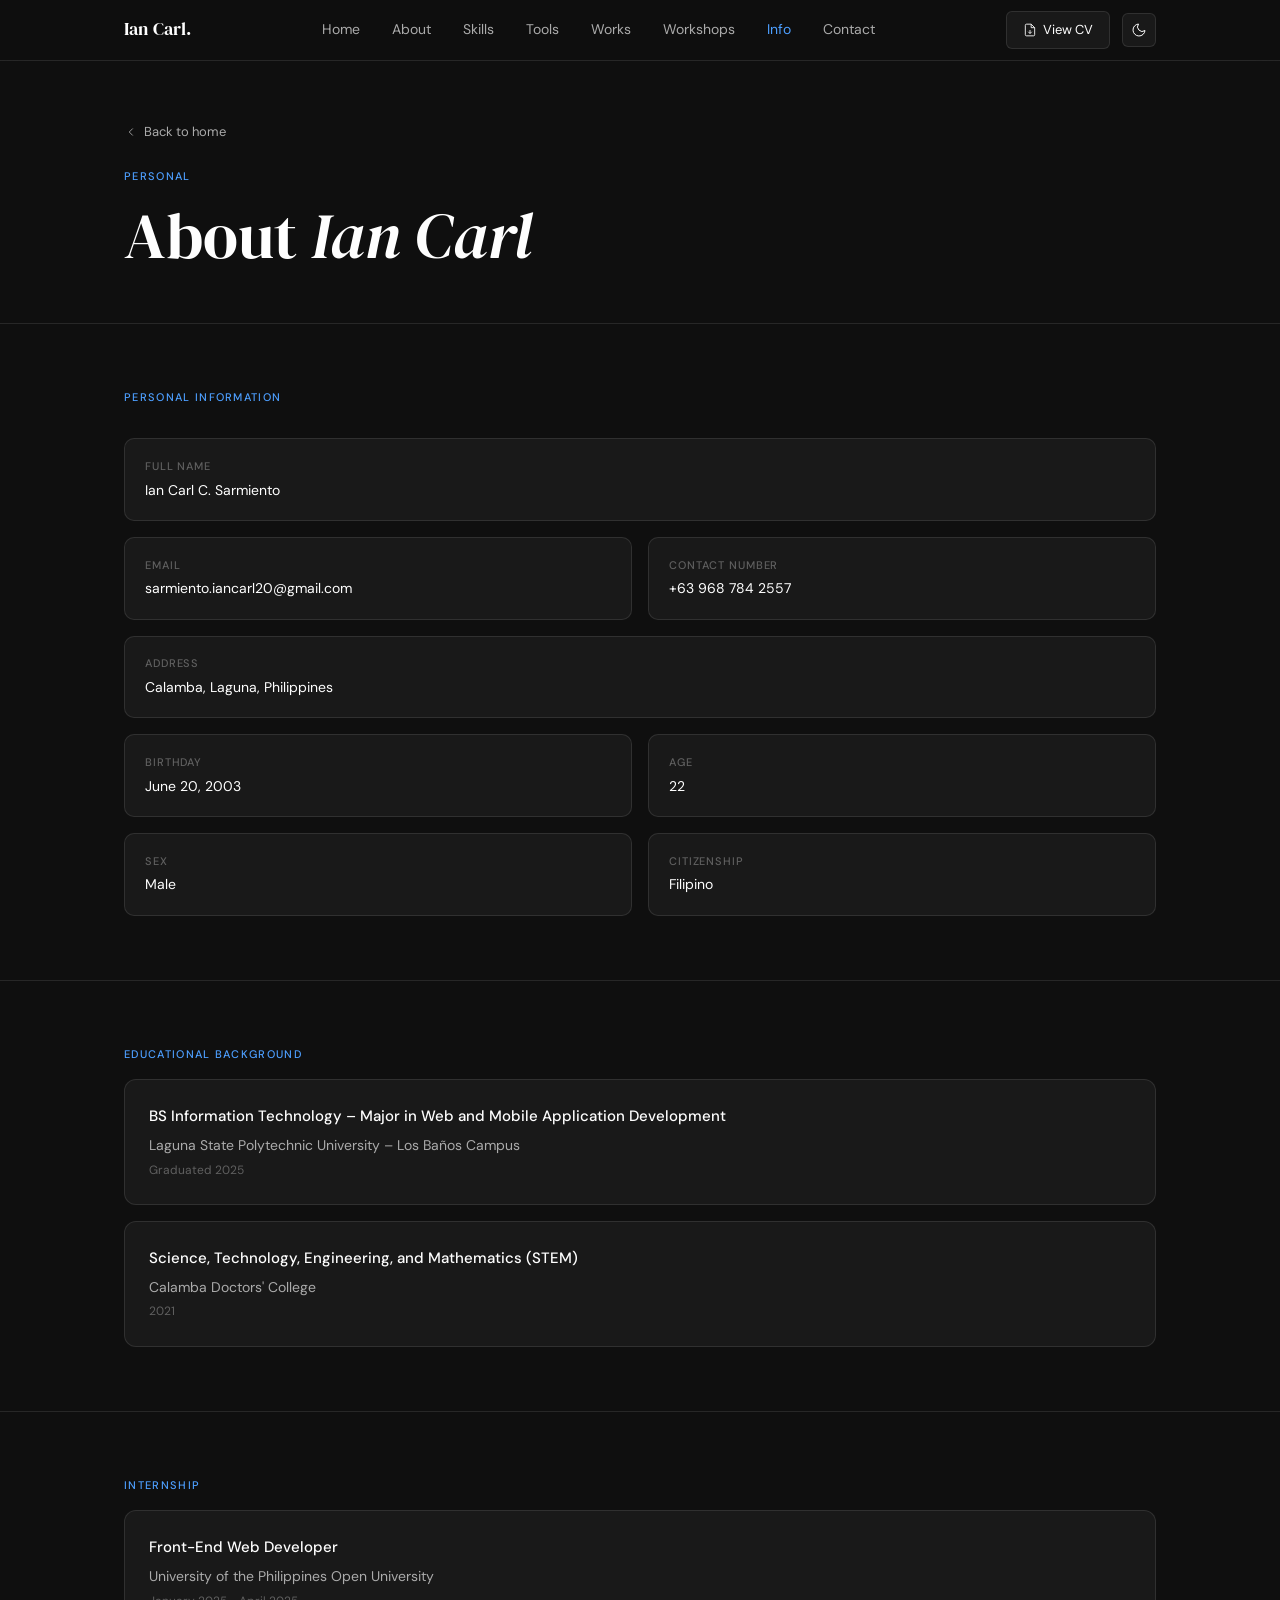
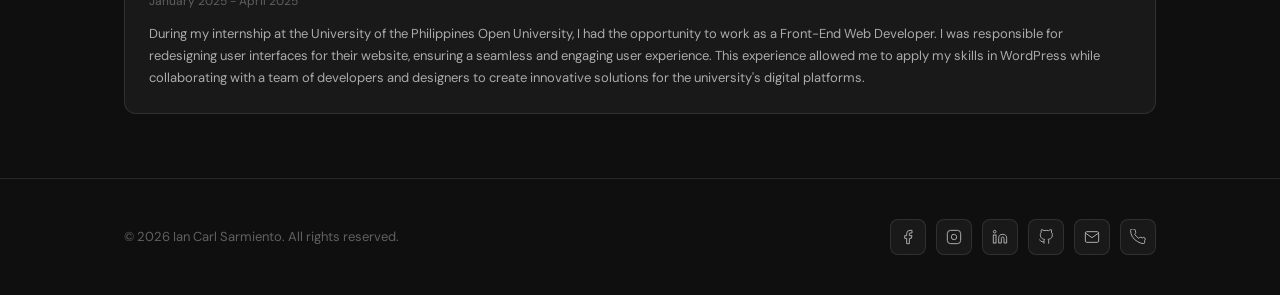
==== info.html @ 0dffdc96 "Updated Portfolio" ====
<!DOCTYPE html>
<html lang="en" data-theme="dark">
<head>
  <meta charset="UTF-8" />
  <meta name="viewport" content="width=device-width, initial-scale=1.0" />
  <title>Info — Ian Carl Sarmiento</title>
  <link rel="preconnect" href="https://fonts.googleapis.com" />
  <link rel="preconnect" href="https://fonts.gstatic.com" crossorigin />
  <link href="https://fonts.googleapis.com/css2?family=DM+Sans:ital,opsz,wght@0,9..40,300;0,9..40,400;0,9..40,500;1,9..40,300&family=DM+Serif+Display:ital@0;1&display=swap" rel="stylesheet" />
  <link rel="stylesheet" href="styles.css" />
</head>
<body>

  <!-- ========== NAV ========== -->
  <nav>
    <div class="nav-inner">
      <a href="index.html" class="nav-logo">Ian Carl.</a>
      <ul class="nav-links">
        <li><a href="index.html">Home</a></li>
        <li><a href="index.html#about">About</a></li>
        <li><a href="index.html#skills">Skills</a></li>
        <li><a href="index.html#tools">Tools</a></li>
        <li><a href="works.html">Works</a></li>
        <li><a href="index.html#workshops">Workshops</a></li>
        <li><a href="info.html" class="active">Info</a></li>
        <li><a href="index.html#contact">Contact</a></li>
      </ul>
      <div class="nav-right">
        <a class="btn-cv" href="assets/Sarmiento_Ian_Carl_-_CV.pdf" target="_blank" rel="noopener">
          <svg viewBox="0 0 24 24" stroke-width="1.5"><path d="M14 2H6a2 2 0 00-2 2v16a2 2 0 002 2h12a2 2 0 002-2V8z"/><polyline points="14 2 14 8 20 8"/><line x1="12" y1="12" x2="12" y2="18"/><polyline points="9 15 12 18 15 15"/></svg>
          View CV
        </a>
        <button class="theme-toggle" id="themeToggle" aria-label="Toggle theme">
          <svg id="iconSun" viewBox="0 0 24 24" style="display:none"><circle cx="12" cy="12" r="5"/><line x1="12" y1="1" x2="12" y2="3"/><line x1="12" y1="21" x2="12" y2="23"/><line x1="4.22" y1="4.22" x2="5.64" y2="5.64"/><line x1="18.36" y1="18.36" x2="19.78" y2="19.78"/><line x1="1" y1="12" x2="3" y2="12"/><line x1="21" y1="12" x2="23" y2="12"/><line x1="4.22" y1="19.78" x2="5.64" y2="18.36"/><line x1="18.36" y1="5.64" x2="19.78" y2="4.22"/></svg>
          <svg id="iconMoon" viewBox="0 0 24 24"><path d="M21 12.79A9 9 0 1111.21 3 7 7 0 0021 12.79z"/></svg>
        </button>
      </div>
    </div>
  </nav>

  <!-- ========== PAGE HEADER ========== -->
  <header class="info-header">
    <div class="container">
      <div class="fade-up">
        <a href="index.html" class="back-link">
          <svg viewBox="0 0 24 24" stroke-width="1.5"><polyline points="15 18 9 12 15 6"/></svg>
          Back to home
        </a>
        <p class="section-label" style="margin-top:1.25rem;">Personal</p>
        <h1 class="serif" style="margin-top:0.5rem;">About <em>Ian Carl</em></h1>
      </div>
    </div>
  </header>

  <!-- ========== PERSONAL INFO ========== -->
  <section class="info-section">
    <div class="container">
      <div class="fade-up">
        <p class="section-label">Personal Information</p>
      </div>
      <div class="info-grid fade-up" style="transition-delay:0.05s">

        <div class="info-row full">
          <span class="info-key">Full Name</span>
          <span class="info-val">Ian Carl C. Sarmiento</span>
        </div>

        <div class="info-row">
          <span class="info-key">Email</span>
          <span class="info-val">sarmiento.iancarl20@gmail.com</span>
        </div>

        <div class="info-row">
          <span class="info-key">Contact Number</span>
          <span class="info-val">+63 968 784 2557</span>
        </div>

        <div class="info-row full">
          <span class="info-key">Address</span>
          <span class="info-val">Calamba, Laguna, Philippines</span>
        </div>

        <div class="info-row">
          <span class="info-key">Birthday</span>
          <span class="info-val">June 20, 2003</span>
        </div>

        <div class="info-row">
          <span class="info-key">Age</span>
          <span class="info-val">22</span>
        </div>

        <div class="info-row">
          <span class="info-key">Sex</span>
          <span class="info-val">Male</span>
        </div>

        <div class="info-row">
          <span class="info-key">Citizenship</span>
          <span class="info-val">Filipino</span>
        </div>

      </div>
    </div>
  </section>

  <hr class="divider" />

  <!-- ========== EDUCATIONAL BACKGROUND ========== -->
  <section class="info-section">
    <div class="container">
      <div class="fade-up">
        <p class="section-label">Educational Background</p>
      </div>

      <div class="info-edu-card fade-up" style="transition-delay:0.05s">
        <div class="info-edu-degree">BS Information Technology – Major in Web and Mobile Application Development</div>
        <div class="info-edu-school">Laguna State Polytechnic University – Los Baños Campus</div>
        <div class="info-edu-year">Graduated 2025</div>
      </div>

      <div class="info-edu-card fade-up" style="transition-delay:0.10s">
        <div class="info-edu-degree">Science, Technology, Engineering, and Mathematics (STEM)</div>
        <div class="info-edu-school">Calamba Doctors' College</div>
        <div class="info-edu-year">2021</div>
      </div>
    </div>
  </section>

  <hr class="divider" />

  <!-- ========== INTERNSHIP ========== -->
  <section class="info-section">
    <div class="container">
      <div class="fade-up">
        <p class="section-label">Internship</p>
      </div>

      <div class="info-edu-card fade-up" style="transition-delay:0.05s">
        <div class="info-edu-degree">Front-End Web Developer</div>
        <div class="info-edu-school">University of the Philippines Open University</div>
        <div class="info-edu-year">January 2025 - April 2025</div>
        <p style="font-size:13px; color:var(--text-2); margin-top:0.75rem; line-height:1.7;">
            During my internship at the University of the Philippines Open University, I had the opportunity to work as a Front-End Web Developer. I was responsible for redesigning user interfaces for their website, ensuring a seamless and engaging user experience. This experience allowed me to apply my skills in WordPress while collaborating with a team of developers and designers to create innovative solutions for the university's digital platforms.
        </p>
      </div>

    </div>
  </section>

  <!-- ========== FOOTER ========== -->
  <footer>
    <div class="footer-inner">
      <span class="footer-copy">© 2026 Ian Carl Sarmiento. All rights reserved.</span>
      <div class="footer-socials">
        <a class="social-link" href="https://www.facebook.com/icsrmnt" target="_blank" rel="noopener" aria-label="Facebook">
          <svg viewBox="0 0 24 24"><path d="M18 2h-3a5 5 0 00-5 5v3H7v4h3v8h4v-8h3l1-4h-4V7a1 1 0 011-1h3z"/></svg>
        </a>
        <a class="social-link" href="https://www.instagram.com/srmiento_/" target="_blank" rel="noopener" aria-label="Instagram">
          <svg viewBox="0 0 24 24"><rect x="2" y="2" width="20" height="20" rx="5"/><path d="M16 11.37A4 4 0 1112.63 8 4 4 0 0116 11.37z"/><line x1="17.5" y1="6.5" x2="17.51" y2="6.5"/></svg>
        </a>
        <a class="social-link" href="https://www.linkedin.com/in/ian-carl-sarmiento-1b087b373/" target="_blank" rel="noopener" aria-label="LinkedIn">
          <svg viewBox="0 0 24 24"><path d="M16 8a6 6 0 016 6v7h-4v-7a2 2 0 00-2-2 2 2 0 00-2 2v7h-4v-7a6 6 0 016-6z"/><rect x="2" y="9" width="4" height="12"/><circle cx="4" cy="4" r="2"/></svg>
        </a>
        <a class="social-link" href="https://github.com/sarmientoiancarl" target="_blank" rel="noopener" aria-label="GitHub">
          <svg viewBox="0 0 24 24"><path d="M9 19c-5 1.5-5-2.5-7-3m14 6v-3.87a3.37 3.37 0 00-.94-2.61c3.14-.35 6.44-1.54 6.44-7A5.44 5.44 0 0020 4.77 5.07 5.07 0 0019.91 1S18.73.65 16 2.48a13.38 13.38 0 00-7 0C6.27.65 5.09 1 5.09 1A5.07 5.07 0 005 4.77a5.44 5.44 0 00-1.5 3.78c0 5.42 3.3 6.61 6.44 7A3.37 3.37 0 009 18.13V22"/></svg>
        </a>
        <a class="social-link" href="mailto:sarmiento.iancarl20@gmail.com" aria-label="Email">
          <svg viewBox="0 0 24 24"><path d="M4 4h16c1.1 0 2 .9 2 2v12c0 1.1-.9 2-2 2H4c-1.1 0-2-.9-2-2V6c0-1.1.9-2 2-2z"/><polyline points="22,6 12,13 2,6"/></svg>
        </a>
        <a class="social-link" href="tel:+639687842557" aria-label="Phone">
          <svg viewBox="0 0 24 24"><path d="M22 16.92v3a2 2 0 01-2.18 2 19.79 19.79 0 01-8.63-3.07A19.5 19.5 0 013.07 10.8 19.79 19.79 0 01.84 2.18 2 2 0 012.83 0h3a2 2 0 012 1.72c.127.96.361 1.903.7 2.81a2 2 0 01-.45 2.11L7.09 7.91a16 16 0 006 6l.91-.91a2 2 0 012.11-.45c.907.339 1.85.573 2.81.7A2 2 0 0122 16.92z"/></svg>
        </a>
      </div>
    </div>
  </footer>

  <script src="scripts.js"></script>
</body>
</html>
---- styles.css ----
/* ===================== TOKENS ===================== */
:root {
  --bg:           #FEFEFE;
  --bg-2:         #F2F2F2;
  --bg-3:         #E8E8E8;
  --text:         #0F0F0F;
  --text-2:       #4A4A4A;
  --text-3:       #8A8A8A;
  --accent:       #2979FF;
  --accent-dim:   rgba(41,121,255,0.10);
  --accent-text:  #1A55CC;
  --border:       rgba(15,15,15,0.10);
  --btn-bg:       #0F0F0F;
  --btn-text:     #FEFEFE;
  --nav-bg:       rgba(254,254,254,0.80);
}
[data-theme="dark"] {
  --bg:           #0F0F0F;
  --bg-2:         #191919;
  --bg-3:         #232323;
  --text:         #FEFEFE;
  --text-2:       #ABABAB;
  --text-3:       #606060;
  --accent:       #4D9FFF;
  --accent-dim:   rgba(77,159,255,0.10);
  --accent-text:  #4D9FFF;
  --border:       rgba(254,254,254,0.10);
  --btn-bg:       #FEFEFE;
  --btn-text:     #0F0F0F;
  --nav-bg:       rgba(15,15,15,0.85);
}

/* ===================== RESET & BASE ===================== */
*, *::before, *::after { box-sizing: border-box; margin: 0; padding: 0; }
html { scroll-behavior: smooth; }
body {
  font-family: 'DM Sans', sans-serif;
  background: var(--bg);
  color: var(--text);
  transition: background 0.3s, color 0.3s;
  font-size: 16px;
  line-height: 1.7;
  overflow-x: hidden;
}
a { color: inherit; text-decoration: none; }
img { display: block; max-width: 100%; }
::selection { background: var(--accent-dim); color: var(--accent-text); }

/* ===================== SCROLLBAR ===================== */
::-webkit-scrollbar { width: 4px; }
::-webkit-scrollbar-track { background: var(--bg-2); }
::-webkit-scrollbar-thumb { background: var(--border); border-radius: 4px; }

/* ===================== TYPOGRAPHY ===================== */
.serif { font-family: 'DM Serif Display', serif; }
h1, h2, h3 { font-weight: 400; line-height: 1.2; }
h1 { font-size: clamp(2.4rem, 6vw, 4rem); }
h2 { font-size: clamp(1.6rem, 3.5vw, 2.4rem); }
h3 { font-size: 1.1rem; font-family: 'DM Sans', sans-serif; font-weight: 500; }

/* ===================== LAYOUT ===================== */
.container { max-width: 1080px; margin: 0 auto; padding: 0 1.5rem; }
section { padding: 6rem 0; }
.section-label {
  font-size: 11px;
  font-weight: 500;
  letter-spacing: 0.12em;
  text-transform: uppercase;
  color: var(--accent);
  margin-bottom: 0.75rem;
}
.divider { border: none; border-top: 0.5px solid var(--border); }

/* ===================== NAV ===================== */
nav {
  position: fixed; top: 0; left: 0; right: 0; z-index: 100;
  background: var(--nav-bg);
  backdrop-filter: blur(14px);
  -webkit-backdrop-filter: blur(14px);
  border-bottom: 0.5px solid var(--border);
  transition: background 0.3s;
}
.nav-inner {
  max-width: 1080px; margin: 0 auto; padding: 0 1.5rem;
  display: flex; align-items: center; justify-content: space-between;
  height: 60px;
}
.nav-logo {
  font-family: 'DM Serif Display', serif;
  font-size: 1.1rem;
  letter-spacing: 0.01em;
}
.nav-links {
  display: flex; gap: 2rem; list-style: none;
  font-size: 14px; color: var(--text-2);
}
.nav-links a { transition: color 0.2s; }
.nav-links a:hover { color: var(--text); }
.nav-links a.active { color: var(--accent); }
.nav-right { display: flex; align-items: center; gap: 12px; }
.btn-cv {
  display: inline-flex; align-items: center; gap: 6px;
  padding: 7px 16px;
  border: 0.5px solid var(--border);
  border-radius: 6px;
  font-size: 13px;
  color: var(--text);
  background: var(--bg-2);
  transition: background 0.2s, border-color 0.2s;
  cursor: pointer;
}
.btn-cv:hover { background: var(--bg-3); border-color: var(--accent); }
.btn-cv svg { width: 14px; height: 14px; stroke: currentColor; fill: none; }
.theme-toggle {
  width: 34px; height: 34px; border-radius: 6px;
  border: 0.5px solid var(--border);
  background: var(--bg-2);
  display: flex; align-items: center; justify-content: center;
  cursor: pointer; transition: background 0.2s;
  color: var(--text);
}
.theme-toggle:hover { background: var(--bg-3); }
.theme-toggle svg { width: 16px; height: 16px; stroke: currentColor; fill: none; stroke-width: 1.5; }

/* ===================== HERO (index) ===================== */
#hero {
  min-height: 100svh;
  display: flex; align-items: center;
  padding-top: 80px;
}
.hero-inner {
  display: grid;
  grid-template-columns: 1fr auto;
  gap: 4rem;
  align-items: center;
  width: 100%;
}
.hero-tag {
  display: inline-flex; align-items: center; gap: 8px;
  padding: 5px 14px;
  border: 0.5px solid var(--accent-dim);
  background: var(--accent-dim);
  border-radius: 99px;
  font-size: 12px;
  color: var(--accent-text);
  margin-bottom: 1.5rem;
}
.hero-tag-dot {
  width: 6px; height: 6px; border-radius: 50%;
  background: var(--accent);
  animation: pulse 2s ease-in-out infinite;
}
@keyframes pulse {
  0%, 100% { opacity: 1; transform: scale(1); }
  50% { opacity: 0.5; transform: scale(0.8); }
}
.hero-title { margin-bottom: 1.25rem; color: var(--text); }
.hero-title em { font-style: italic; color: var(--text-2); }
.hero-sub { font-size: 1rem; color: var(--text-2); max-width: 480px; margin-bottom: 2.5rem; line-height: 1.75; }
.hero-cta {
  display: inline-flex; align-items: center; gap: 10px;
  padding: 13px 28px;
  background: var(--btn-bg);
  color: var(--btn-text);
  border-radius: 8px;
  font-size: 14px; font-weight: 500;
  border: 0.5px solid transparent;
  transition: opacity 0.2s, transform 0.2s;
  cursor: pointer;
}
.hero-cta:hover { opacity: 0.88; transform: translateY(-1px); }
.hero-cta svg { width: 16px; height: 16px; stroke: currentColor; fill: none; }
.hero-photo-wrap {
  width: 260px; height: 300px;
  border-radius: 12px;
  border: 0.5px solid var(--border);
  overflow: hidden;
  background: var(--bg-2);
  flex-shrink: 0;
  display: flex; align-items: center; justify-content: center;
}
.hero-photo-placeholder {
  display: flex; flex-direction: column; align-items: center; gap: 8px;
  color: var(--text-3); font-size: 13px; text-align: center; padding: 1rem;
}
.hero-photo-placeholder svg { width: 36px; height: 36px; stroke: var(--text-3); fill: none; opacity: 0.5; }
.hero-photo-wrap img { width: 100%; height: 100%; object-fit: cover; }

/* ===================== ABOUT ===================== */
#about .about-grid {
  display: grid; grid-template-columns: 1fr 1fr; gap: 4rem; align-items: start;
}
.about-text { color: var(--text-2); line-height: 1.8; }
.about-text p + p { margin-top: 1rem; }
.about-stats { display: grid; grid-template-columns: 1fr 1fr; gap: 1rem; }
.stat-card {
  padding: 1.25rem;
  background: var(--bg-2);
  border-radius: 10px;
  border: 0.5px solid var(--border);
}
.stat-number { font-family: 'DM Serif Display', serif; font-size: 2rem; color: var(--text); }
.stat-label { font-size: 12px; color: var(--text-3); margin-top: 2px; }

/* ===================== SKILLS ===================== */
#skills { background: var(--bg-2); }
.skills-grid { display: grid; grid-template-columns: repeat(auto-fit, minmax(220px, 1fr)); gap: 1rem; margin-top: 3rem; }
.skill-card {
  padding: 1.5rem;
  background: var(--bg);
  border-radius: 10px;
  border: 0.5px solid var(--border);
  transition: border-color 0.2s, transform 0.2s;
}
.skill-card:hover { border-color: var(--accent); transform: translateY(-2px); }
.skill-icon {
  width: 36px; height: 36px; border-radius: 8px;
  background: var(--accent-dim);
  display: flex; align-items: center; justify-content: center;
  margin-bottom: 1rem;
}
.skill-icon svg { width: 18px; height: 18px; stroke: var(--accent); fill: none; stroke-width: 1.5; }
.skill-title { font-weight: 500; font-size: 14px; margin-bottom: 0.5rem; }
.skill-desc { font-size: 13px; color: var(--text-2); line-height: 1.6; }
.skills-more {
  display: inline-flex; align-items: center; gap: 6px;
  margin-top: 2rem;
  font-size: 13px;
  color: var(--accent-text);
  border-bottom: 0.5px solid var(--accent-dim);
  padding-bottom: 2px;
  transition: border-color 0.2s;
  cursor: pointer;
}
.skills-more:hover { border-color: var(--accent); }

/* ===================== TOOLS ===================== */
#tools .tools-header { display: flex; justify-content: space-between; align-items: flex-end; flex-wrap: wrap; gap: 1rem; }
.tools-grid { display: flex; flex-wrap: wrap; gap: 10px; margin-top: 2.5rem; }
.tool-pill {
  display: inline-flex; align-items: center; gap: 8px;
  padding: 8px 16px;
  border-radius: 99px;
  border: 0.5px solid var(--border);
  background: var(--bg-2);
  font-size: 13px; color: var(--text-2);
  transition: border-color 0.2s, color 0.2s, background 0.2s;
}
.tool-pill:hover { border-color: var(--accent); color: var(--text); background: var(--accent-dim); }
.tool-dot { width: 6px; height: 6px; border-radius: 50%; background: var(--accent); opacity: 0.6; }

/* ===================== WORKS (index carousel) ===================== */
#works { background: var(--bg-2); }
.works-header { display: flex; justify-content: space-between; align-items: flex-end; flex-wrap: wrap; gap: 1rem; margin-bottom: 3rem; }
.works-header a { font-size: 13px; color: var(--accent-text); display: inline-flex; align-items: center; gap: 4px; }
.carousel-wrap { position: relative; }
.carousel {
  display: flex; gap: 1.25rem;
  overflow-x: auto; scroll-snap-type: x mandatory;
  padding-bottom: 1rem;
  scrollbar-width: none;
}
.carousel::-webkit-scrollbar { display: none; }
.work-card {
  min-width: 280px; max-width: 300px;
  scroll-snap-align: start;
  border-radius: 12px;
  border: 0.5px solid var(--border);
  background: var(--bg);
  overflow: hidden;
  flex-shrink: 0;
  transition: border-color 0.2s, transform 0.2s;
}
.work-card:hover { border-color: var(--accent); transform: translateY(-3px); }
.work-thumb {
  height: 170px; background: var(--bg-3);
  display: flex; align-items: center; justify-content: center;
}
.work-thumb-label { font-size: 12px; color: var(--text-3); }
.work-thumb img { width: 100%; height: 100%; object-fit: cover; }
.work-body { padding: 1.25rem; }
.work-type { font-size: 11px; color: var(--accent-text); font-weight: 500; letter-spacing: 0.08em; text-transform: uppercase; margin-bottom: 6px; }
.work-title { font-weight: 500; font-size: 15px; margin-bottom: 6px; }
.work-desc { font-size: 13px; color: var(--text-2); line-height: 1.6; margin-bottom: 1rem; }
.work-link {
  font-size: 12px; color: var(--accent-text);
  display: inline-flex; align-items: center; gap: 4px;
  border-bottom: 0.5px solid var(--accent-dim);
  padding-bottom: 1px;
}
.carousel-nav { display: flex; gap: 8px; margin-top: 1.5rem; }
.carousel-btn {
  width: 36px; height: 36px; border-radius: 8px;
  border: 0.5px solid var(--border);
  background: var(--bg);
  display: flex; align-items: center; justify-content: center;
  cursor: pointer; color: var(--text-2);
  transition: background 0.2s, border-color 0.2s, color 0.2s;
}
.carousel-btn:hover { background: var(--bg-3); border-color: var(--accent); color: var(--text); }
.carousel-btn svg { width: 16px; height: 16px; stroke: currentColor; fill: none; }

/* ===================== CONTACT ===================== */
#contact { text-align: center; }
.contact-inner { max-width: 560px; margin: 0 auto; }
.contact-desc { color: var(--text-2); margin-top: 1rem; margin-bottom: 2.5rem; font-size: 15px; }
.contact-email {
  display: inline-flex; align-items: center; gap: 10px;
  padding: 14px 32px;
  background: var(--btn-bg);
  color: var(--btn-text);
  border-radius: 8px;
  font-size: 15px; font-weight: 500;
  transition: opacity 0.2s, transform 0.2s;
}
.contact-email:hover { opacity: 0.85; transform: translateY(-1px); }
.contact-email svg { width: 18px; height: 18px; stroke: currentColor; fill: none; }
.contact-phone { margin-top: 1rem; font-size: 13px; color: var(--text-3); }

/* ===================== FOOTER ===================== */
footer { border-top: 0.5px solid var(--border); padding: 2.5rem 0; }
.footer-inner {
  max-width: 1080px; margin: 0 auto; padding: 0 1.5rem;
  display: flex; align-items: center; justify-content: space-between;
  flex-wrap: wrap; gap: 1.5rem;
}
.footer-copy { font-size: 13px; color: var(--text-3); }
.footer-socials { display: flex; gap: 10px; }
.social-link {
  width: 36px; height: 36px;
  border: 0.5px solid var(--border);
  border-radius: 8px;
  background: var(--bg-2);
  display: flex; align-items: center; justify-content: center;
  color: var(--text-2);
  transition: background 0.2s, border-color 0.2s, color 0.2s;
}
.social-link:hover { background: var(--accent-dim); border-color: var(--accent); color: var(--accent-text); }
.social-link svg { width: 16px; height: 16px; stroke: currentColor; fill: none; stroke-width: 1.5; }

/* ===================== WORKS PAGE ===================== */
.page-header {
  padding-top: 120px;
  padding-bottom: 4rem;
  border-bottom: 0.5px solid var(--border);
}
.page-header-inner {
  display: flex; justify-content: space-between; align-items: flex-end;
  flex-wrap: wrap; gap: 1.5rem;
}
.page-header h1 { margin-top: 0.5rem; }
.page-header h1 em { font-style: italic; color: var(--text-2); }
.page-header-desc { font-size: 15px; color: var(--text-2); max-width: 420px; line-height: 1.75; }
.back-link {
  display: inline-flex; align-items: center; gap: 6px;
  font-size: 13px; color: var(--text-2);
  transition: color 0.2s;
}
.back-link:hover { color: var(--accent-text); }
.back-link svg { width: 14px; height: 14px; stroke: currentColor; fill: none; }

/* Filter bar */
.filter-bar {
  display: flex; gap: 8px; flex-wrap: wrap;
  padding: 2rem 0 0;
}
.filter-btn {
  padding: 6px 16px;
  border-radius: 99px;
  border: 0.5px solid var(--border);
  background: transparent;
  font-size: 13px; color: var(--text-2);
  cursor: pointer;
  font-family: 'DM Sans', sans-serif;
  transition: all 0.2s;
}
.filter-btn:hover { border-color: var(--accent); color: var(--text); }
.filter-btn.active {
  background: var(--accent-dim);
  border-color: var(--accent);
  color: var(--accent-text);
}

/* Works grid */
.works-section { padding: 3rem 0 6rem; }
.works-grid {
  display: grid;
  grid-template-columns: repeat(3, 1fr);
  gap: 1.25rem;
}
.grid-card {
  border-radius: 12px;
  border: 0.5px solid var(--border);
  background: var(--bg-2);
  overflow: hidden;
  transition: border-color 0.2s, transform 0.2s;
  cursor: pointer;
}
.grid-card:hover { border-color: var(--accent); transform: translateY(-3px); }
.grid-card.featured {
  grid-column: span 2;
}
.grid-thumb {
  width: 100%; background: var(--bg-3);
  display: flex; align-items: center; justify-content: center;
  position: relative; overflow: hidden;
}
.grid-thumb.tall { height: 240px; }
.grid-thumb.short { height: 180px; }
.grid-thumb img { width: 100%; height: 100%; object-fit: cover; }
.grid-thumb-placeholder {
  display: flex; flex-direction: column; align-items: center; gap: 8px;
  color: var(--text-3); font-size: 12px;
}
.grid-thumb-placeholder svg { width: 28px; height: 28px; stroke: var(--text-3); fill: none; opacity: 0.4; }
.grid-body { padding: 1.25rem; }
.grid-type { font-size: 11px; color: var(--accent-text); font-weight: 500; letter-spacing: 0.08em; text-transform: uppercase; margin-bottom: 6px; }
.grid-title { font-weight: 500; font-size: 15px; margin-bottom: 6px; color: var(--text); }
.grid-desc { font-size: 13px; color: var(--text-2); line-height: 1.6; margin-bottom: 1rem; }
.grid-tags { display: flex; flex-wrap: wrap; gap: 6px; margin-bottom: 1rem; }
.grid-tag {
  padding: 3px 10px; border-radius: 99px;
  background: var(--accent-dim);
  color: var(--accent-text);
  font-size: 11px; font-weight: 500;
}
.grid-footer { display: flex; justify-content: space-between; align-items: center; }
.grid-tools { font-size: 11px; color: var(--text-3); }
.grid-link {
  font-size: 12px; color: var(--accent-text);
  display: inline-flex; align-items: center; gap: 4px;
  border-bottom: 0.5px solid var(--accent-dim);
  padding-bottom: 1px;
  transition: border-color 0.2s;
}
.grid-link:hover { border-color: var(--accent); }

/* Empty state */
.empty-state {
  grid-column: 1 / -1;
  text-align: center;
  padding: 4rem 0;
  color: var(--text-3);
  font-size: 14px;
}

/* ===================== ANIMATIONS ===================== */
.fade-up {
  opacity: 0; transform: translateY(24px);
  transition: opacity 0.6s ease, transform 0.6s ease;
}
.fade-up.visible { opacity: 1; transform: translateY(0); }

/* ===================== RESPONSIVE ===================== */
@media (max-width: 900px) {
  .works-grid { grid-template-columns: repeat(2, 1fr); }
  .grid-card.featured { grid-column: span 2; }
}
@media (max-width: 768px) {
  .hero-inner { grid-template-columns: 1fr; }
  .hero-photo-wrap { width: 100%; height: 240px; }
  #about .about-grid { grid-template-columns: 1fr; gap: 2.5rem; }
  .nav-links { display: none; }
  .works-grid { grid-template-columns: 1fr; }
  .grid-card.featured { grid-column: span 1; }
  .page-header-inner { flex-direction: column; align-items: flex-start; }
}
/* ===================== WORKSHOPS ===================== */
.workshops-header { margin-bottom: 3rem; }
.workshops-grid {
  display: grid;
  grid-template-columns: repeat(auto-fit, minmax(260px, 1fr));
  gap: 1.25rem;
}
.workshop-card {
  display: flex; gap: 1.25rem;
  padding: 1.5rem;
  background: var(--bg-2);
  border-radius: 12px;
  border: 0.5px solid var(--border);
  transition: border-color 0.2s, transform 0.2s;
}
.workshop-card:hover { border-color: var(--accent); transform: translateY(-2px); }
.workshop-icon {
  width: 40px; height: 40px; flex-shrink: 0;
  border-radius: 10px;
  background: var(--accent-dim);
  display: flex; align-items: center; justify-content: center;
  margin-top: 2px;
}
.workshop-icon svg { width: 18px; height: 18px; stroke: var(--accent); fill: none; stroke-width: 1.5; }
.workshop-body { flex: 1; }
.workshop-org { font-size: 11px; color: var(--accent-text); font-weight: 500; letter-spacing: 0.08em; text-transform: uppercase; margin-bottom: 4px; }
.workshop-title { font-weight: 500; font-size: 14px; color: var(--text); margin-bottom: 6px; }
.workshop-desc { font-size: 13px; color: var(--text-2); line-height: 1.6; margin-bottom: 0.75rem; }
.workshop-meta { display: flex; align-items: center; justify-content: space-between; }
.workshop-badge {
  font-size: 11px; font-weight: 500;
  padding: 2px 10px; border-radius: 99px;
  background: var(--accent-dim);
  color: var(--accent-text);
}
.workshop-year { font-size: 11px; color: var(--text-3); }

/* ===================== MODAL ===================== */
.modal-overlay {
  display: none;
  position: fixed; inset: 0; z-index: 200;
  background: rgba(0,0,0,0.7);
  backdrop-filter: blur(4px);
  -webkit-backdrop-filter: blur(4px);
  align-items: center; justify-content: center;
  padding: 1.5rem;
}
.modal-overlay.active { display: flex; }
.modal-box {
  background: var(--bg);
  border: 0.5px solid var(--border);
  border-radius: 14px;
  width: 100%; max-width: 680px;
  max-height: 90vh;
  overflow-y: auto;
  padding: 2rem;
}
.modal-header {
  display: flex; justify-content: space-between; align-items: flex-start;
  margin-bottom: 1.5rem; gap: 1rem;
}
.modal-type { font-size: 11px; color: var(--accent-text); font-weight: 500; letter-spacing: 0.08em; text-transform: uppercase; margin-bottom: 4px; }
.modal-title { font-weight: 500; font-size: 18px; color: var(--text); }
.modal-close {
  width: 32px; height: 32px; border-radius: 8px;
  border: 0.5px solid var(--border);
  background: var(--bg-2);
  display: flex; align-items: center; justify-content: center;
  cursor: pointer; font-size: 18px; color: var(--text-2);
  flex-shrink: 0; line-height: 1;
  transition: background 0.2s, color 0.2s;
}
.modal-close:hover { background: var(--bg-3); color: var(--text); }
.modal-images {
  display: grid;
  grid-template-columns: repeat(3, 1fr);
  gap: 10px;
  margin-bottom: 1.5rem;
}
.modal-images .modal-img-wrap:first-child {
  grid-column: span 2;
}
.modal-img-wrap {
  border-radius: 8px;
  overflow: hidden;
  background: var(--bg-3);
  aspect-ratio: 4/3;
}
.modal-img-wrap img { width: 100%; height: 100%; object-fit: cover; }
.modal-img-placeholder {
  width: 100%; height: 100%;
  display: flex; flex-direction: column; align-items: center; justify-content: center;
  gap: 6px; color: var(--text-3); font-size: 11px;
}
.modal-img-placeholder svg { width: 22px; height: 22px; stroke: var(--text-3); fill: none; opacity: 0.4; }
.modal-desc { font-size: 14px; color: var(--text-2); line-height: 1.75; }
.open-modal {
  background: none; border: none; padding: 0;
  font-family: inherit; cursor: pointer;
}

/* ===================== INFO PAGE ===================== */
.info-header {
  padding-top: 120px;
  padding-bottom: 3rem;
  border-bottom: 0.5px solid var(--border);
}
.info-section { padding: 4rem 0; }
.info-section + .info-section { padding-top: 0; }
.info-grid {
  display: grid;
  grid-template-columns: 1fr 1fr;
  gap: 1rem;
  margin-top: 2rem;
}
.info-row {
  padding: 1.1rem 1.25rem;
  background: var(--bg-2);
  border-radius: 10px;
  border: 0.5px solid var(--border);
  display: flex; flex-direction: column; gap: 3px;
}
.info-row.full { grid-column: span 2; }
.info-key { font-size: 11px; color: var(--text-3); font-weight: 500; letter-spacing: 0.08em; text-transform: uppercase; }
.info-val { font-size: 14px; color: var(--text); font-weight: 400; }
.info-edu-card {
  padding: 1.5rem;
  background: var(--bg-2);
  border-radius: 12px;
  border: 0.5px solid var(--border);
  margin-top: 1rem;
}
.info-edu-degree { font-weight: 500; font-size: 15px; margin-bottom: 4px; }
.info-edu-school { font-size: 14px; color: var(--text-2); margin-bottom: 2px; }
.info-edu-year { font-size: 12px; color: var(--text-3); }

@media (max-width: 600px) {
  .info-grid { grid-template-columns: 1fr; }
  .info-row.full { grid-column: span 1; }
  .modal-images { grid-template-columns: repeat(2, 1fr); }
  .modal-images .modal-img-wrap:first-child { grid-column: span 2; }
}
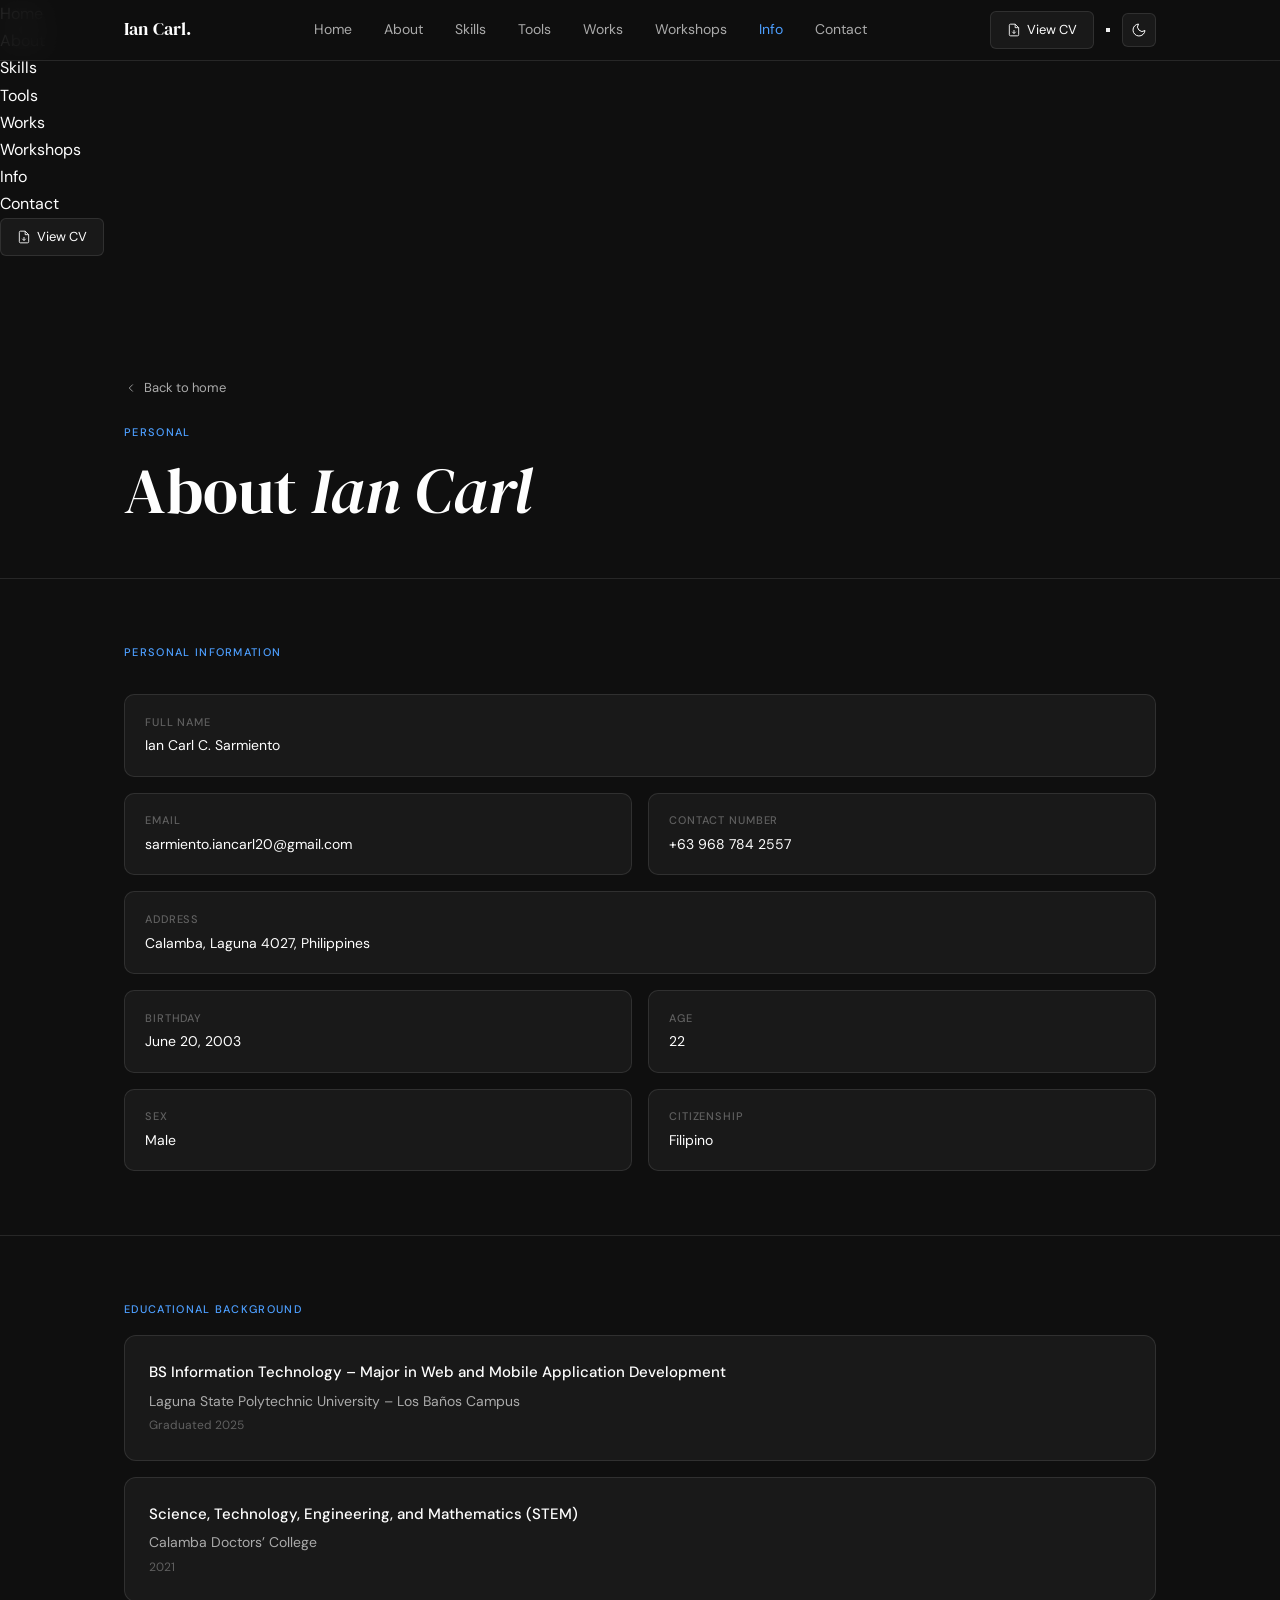
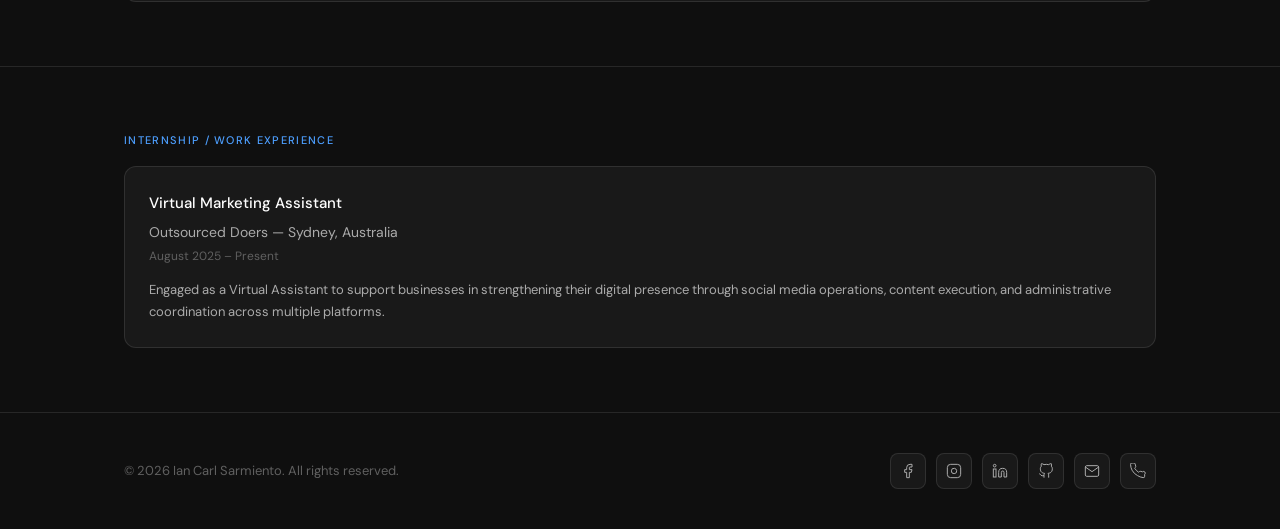
==== commit 63462c51: "Added birthday and age info, and added navicon" ====
--- a/info.html
+++ b/info.html
@@ -3,15 +3,23 @@
 <head>
   <meta charset="UTF-8" />
   <meta name="viewport" content="width=device-width, initial-scale=1.0" />
-  <title>Info — Ian Carl Sarmiento</title>
+
+  <title>Info &mdash; Ian Carl Sarmiento</title>
+
   <link rel="preconnect" href="https://fonts.googleapis.com" />
   <link rel="preconnect" href="https://fonts.gstatic.com" crossorigin />
   <link href="https://fonts.googleapis.com/css2?family=DM+Sans:ital,opsz,wght@0,9..40,300;0,9..40,400;0,9..40,500;1,9..40,300&family=DM+Serif+Display:ital@0;1&display=swap" rel="stylesheet" />
+
+  <link rel="icon" type="image/svg+xml" href="data:image/svg+xml,
+  <svg xmlns='http://www.w3.org/2000/svg' viewBox='0 0 64 64'>
+    <path d='M6 16a4 4 0 0 1 4-4h14l6 6h24a4 4 0 0 1 4 4v22a4 4 0 0 1-4 4H10a4 4 0 0 1-4-4V16z' fill='%232d2d2d'/>
+  </svg>">
+
   <link rel="stylesheet" href="styles.css" />
 </head>
 <body>
 
-  <!-- ========== NAV ========== -->
+  <!-- NAV -->
   <nav>
     <div class="nav-inner">
       <a href="index.html" class="nav-logo">Ian Carl.</a>
@@ -27,9 +35,11 @@
       </ul>
       <div class="nav-right">
         <a class="btn-cv" href="assets/Sarmiento_Ian_Carl_-_CV.pdf" target="_blank" rel="noopener">
-          <svg viewBox="0 0 24 24" stroke-width="1.5"><path d="M14 2H6a2 2 0 00-2 2v16a2 2 0 002 2h12a2 2 0 002-2V8z"/><polyline points="14 2 14 8 20 8"/><line x1="12" y1="12" x2="12" y2="18"/><polyline points="9 15 12 18 15 15"/></svg>
-          View CV
+          <svg viewBox="0 0 24 24" stroke-width="1.5"><path d="M14 2H6a2 2 0 00-2 2v16a2 2 0 002 2h12a2 2 0 002-2V8z"/><polyline points="14 2 14 8 20 8"/><line x1="12" y1="12" x2="12" y2="18"/><polyline points="9 15 12 18 15 15"/></svg> View CV
         </a>
+        <button class="burger" id="burger" aria-label="Toggle menu">
+          <span></span><span></span><span></span>
+        </button>
         <button class="theme-toggle" id="themeToggle" aria-label="Toggle theme">
           <svg id="iconSun" viewBox="0 0 24 24" style="display:none"><circle cx="12" cy="12" r="5"/><line x1="12" y1="1" x2="12" y2="3"/><line x1="12" y1="21" x2="12" y2="23"/><line x1="4.22" y1="4.22" x2="5.64" y2="5.64"/><line x1="18.36" y1="18.36" x2="19.78" y2="19.78"/><line x1="1" y1="12" x2="3" y2="12"/><line x1="21" y1="12" x2="23" y2="12"/><line x1="4.22" y1="19.78" x2="5.64" y2="18.36"/><line x1="18.36" y1="5.64" x2="19.78" y2="4.22"/></svg>
           <svg id="iconMoon" viewBox="0 0 24 24"><path d="M21 12.79A9 9 0 1111.21 3 7 7 0 0021 12.79z"/></svg>
@@ -38,7 +48,26 @@
     </div>
   </nav>
 
-  <!-- ========== PAGE HEADER ========== -->
+  <!-- MOBILE MENU -->
+  <div class="mobile-menu" id="mobileMenu">
+    <ul>
+      <li><a href="index.html">Home</a></li>
+      <li><a href="index.html#about">About</a></li>
+      <li><a href="index.html#skills">Skills</a></li>
+      <li><a href="index.html#tools">Tools</a></li>
+      <li><a href="works.html">Works</a></li>
+      <li><a href="index.html#workshops">Workshops</a></li>
+      <li><a href="info.html" class="active">Info</a></li>
+      <li><a href="index.html#contact">Contact</a></li>
+    </ul>
+    <div class="mobile-menu-bottom">
+      <a class="btn-cv" href="assets/Sarmiento_Ian_Carl_-_CV.pdf" target="_blank" rel="noopener">
+        <svg viewBox="0 0 24 24" stroke-width="1.5"><path d="M14 2H6a2 2 0 00-2 2v16a2 2 0 002 2h12a2 2 0 002-2V8z"/><polyline points="14 2 14 8 20 8"/><line x1="12" y1="12" x2="12" y2="18"/><polyline points="9 15 12 18 15 15"/></svg> View CV
+      </a>
+    </div>
+  </div>
+
+  <!-- PAGE HEADER -->
   <header class="info-header">
     <div class="container">
       <div class="fade-up">
@@ -52,76 +81,37 @@
     </div>
   </header>
 
-  <!-- ========== PERSONAL INFO ========== -->
+  <!-- PERSONAL INFO -->
   <section class="info-section">
     <div class="container">
-      <div class="fade-up">
-        <p class="section-label">Personal Information</p>
-      </div>
+      <div class="fade-up"><p class="section-label">Personal Information</p></div>
       <div class="info-grid fade-up" style="transition-delay:0.05s">
-
-        <div class="info-row full">
-          <span class="info-key">Full Name</span>
-          <span class="info-val">Ian Carl C. Sarmiento</span>
-        </div>
-
-        <div class="info-row">
-          <span class="info-key">Email</span>
-          <span class="info-val">sarmiento.iancarl20@gmail.com</span>
-        </div>
-
-        <div class="info-row">
-          <span class="info-key">Contact Number</span>
-          <span class="info-val">+63 968 784 2557</span>
-        </div>
-
-        <div class="info-row full">
-          <span class="info-key">Address</span>
-          <span class="info-val">Calamba, Laguna, Philippines</span>
-        </div>
-
-        <div class="info-row">
-          <span class="info-key">Birthday</span>
-          <span class="info-val">June 20, 2003</span>
-        </div>
-
-        <div class="info-row">
-          <span class="info-key">Age</span>
-          <span class="info-val">22</span>
-        </div>
-
-        <div class="info-row">
-          <span class="info-key">Sex</span>
-          <span class="info-val">Male</span>
-        </div>
-
-        <div class="info-row">
-          <span class="info-key">Citizenship</span>
-          <span class="info-val">Filipino</span>
-        </div>
-
+        <div class="info-row full"><span class="info-key">Full Name</span><span class="info-val">Ian Carl C. Sarmiento</span></div>
+        <div class="info-row"><span class="info-key">Email</span><span class="info-val">sarmiento.iancarl20@gmail.com</span></div>
+        <div class="info-row"><span class="info-key">Contact Number</span><span class="info-val">+63 968 784 2557</span></div>
+        <div class="info-row full"><span class="info-key">Address</span><span class="info-val">Calamba, Laguna 4027, Philippines</span></div>
+        <div class="info-row"><span class="info-key">Birthday</span><span class="info-val">June 20, 2003</span></div>
+        <div class="info-row"><span class="info-key">Age</span><span class="info-val">22</span></div>
+        <div class="info-row"><span class="info-key">Sex</span><span class="info-val">Male</span></div>
+        <div class="info-row"><span class="info-key">Citizenship</span><span class="info-val">Filipino</span></div>
       </div>
     </div>
   </section>
 
   <hr class="divider" />
 
-  <!-- ========== EDUCATIONAL BACKGROUND ========== -->
+  <!-- EDUCATION -->
   <section class="info-section">
     <div class="container">
-      <div class="fade-up">
-        <p class="section-label">Educational Background</p>
-      </div>
-
+      <div class="fade-up"><p class="section-label">Educational Background</p></div>
       <div class="info-edu-card fade-up" style="transition-delay:0.05s">
-        <div class="info-edu-degree">BS Information Technology – Major in Web and Mobile Application Development</div>
-        <div class="info-edu-school">Laguna State Polytechnic University – Los Baños Campus</div>
+        <div class="info-edu-degree">BS Information Technology &ndash; Major in Web and Mobile Application Development</div>
+        <div class="info-edu-school">Laguna State Polytechnic University &ndash; Los Ba&ntilde;os Campus</div>
         <div class="info-edu-year">Graduated 2025</div>
       </div>
-
       <div class="info-edu-card fade-up" style="transition-delay:0.10s">
         <div class="info-edu-degree">Science, Technology, Engineering, and Mathematics (STEM)</div>
-        <div class="info-edu-school">Calamba Doctors' College</div>
+        <div class="info-edu-school">Calamba Doctors&rsquo; College</div>
         <div class="info-edu-year">2021</div>
       </div>
     </div>
@@ -129,29 +119,22 @@
 
   <hr class="divider" />
 
-  <!-- ========== INTERNSHIP ========== -->
+  <!-- INTERNSHIP -->
   <section class="info-section">
     <div class="container">
-      <div class="fade-up">
-        <p class="section-label">Internship</p>
+      <div class="fade-up"><p class="section-label">Internship / Work Experience</p></div>
+      <div class="info-edu-card fade-up" style="transition-delay:0.05s">
+        <div class="info-edu-degree">Virtual Marketing Assistant</div>
+        <div class="info-edu-school">Outsourced Doers &mdash; Sydney, Australia</div>
+        <div class="info-edu-year">August 2025 &ndash; Present</div>
+        <p style="font-size:13px; color:var(--text-2); margin-top:0.75rem; line-height:1.7;">Engaged as a Virtual Assistant to support businesses in strengthening their digital presence through social media operations, content execution, and administrative coordination across multiple platforms.</p>
       </div>
-
-      <div class="info-edu-card fade-up" style="transition-delay:0.05s">
-        <div class="info-edu-degree">Front-End Web Developer</div>
-        <div class="info-edu-school">University of the Philippines Open University</div>
-        <div class="info-edu-year">January 2025 - April 2025</div>
-        <p style="font-size:13px; color:var(--text-2); margin-top:0.75rem; line-height:1.7;">
-            During my internship at the University of the Philippines Open University, I had the opportunity to work as a Front-End Web Developer. I was responsible for redesigning user interfaces for their website, ensuring a seamless and engaging user experience. This experience allowed me to apply my skills in WordPress while collaborating with a team of developers and designers to create innovative solutions for the university's digital platforms.
-        </p>
-      </div>
-
     </div>
   </section>
 
-  <!-- ========== FOOTER ========== -->
   <footer>
     <div class="footer-inner">
-      <span class="footer-copy">© 2026 Ian Carl Sarmiento. All rights reserved.</span>
+      <span class="footer-copy">&copy; 2026 Ian Carl Sarmiento. All rights reserved.</span>
       <div class="footer-socials">
         <a class="social-link" href="https://www.facebook.com/icsrmnt" target="_blank" rel="noopener" aria-label="Facebook">
           <svg viewBox="0 0 24 24"><path d="M18 2h-3a5 5 0 00-5 5v3H7v4h3v8h4v-8h3l1-4h-4V7a1 1 0 011-1h3z"/></svg>
@@ -165,7 +148,7 @@
         <a class="social-link" href="https://github.com/sarmientoiancarl" target="_blank" rel="noopener" aria-label="GitHub">
           <svg viewBox="0 0 24 24"><path d="M9 19c-5 1.5-5-2.5-7-3m14 6v-3.87a3.37 3.37 0 00-.94-2.61c3.14-.35 6.44-1.54 6.44-7A5.44 5.44 0 0020 4.77 5.07 5.07 0 0019.91 1S18.73.65 16 2.48a13.38 13.38 0 00-7 0C6.27.65 5.09 1 5.09 1A5.07 5.07 0 005 4.77a5.44 5.44 0 00-1.5 3.78c0 5.42 3.3 6.61 6.44 7A3.37 3.37 0 009 18.13V22"/></svg>
         </a>
-        <a class="social-link" href="mailto:sarmiento.iancarl20@gmail.com" aria-label="Email">
+        <a class="social-link" href="ma&#105;lto&#58;sarmiento.iancarl20&#64;gmail.com" aria-label="Email">
           <svg viewBox="0 0 24 24"><path d="M4 4h16c1.1 0 2 .9 2 2v12c0 1.1-.9 2-2 2H4c-1.1 0-2-.9-2-2V6c0-1.1.9-2 2-2z"/><polyline points="22,6 12,13 2,6"/></svg>
         </a>
         <a class="social-link" href="tel:+639687842557" aria-label="Phone">
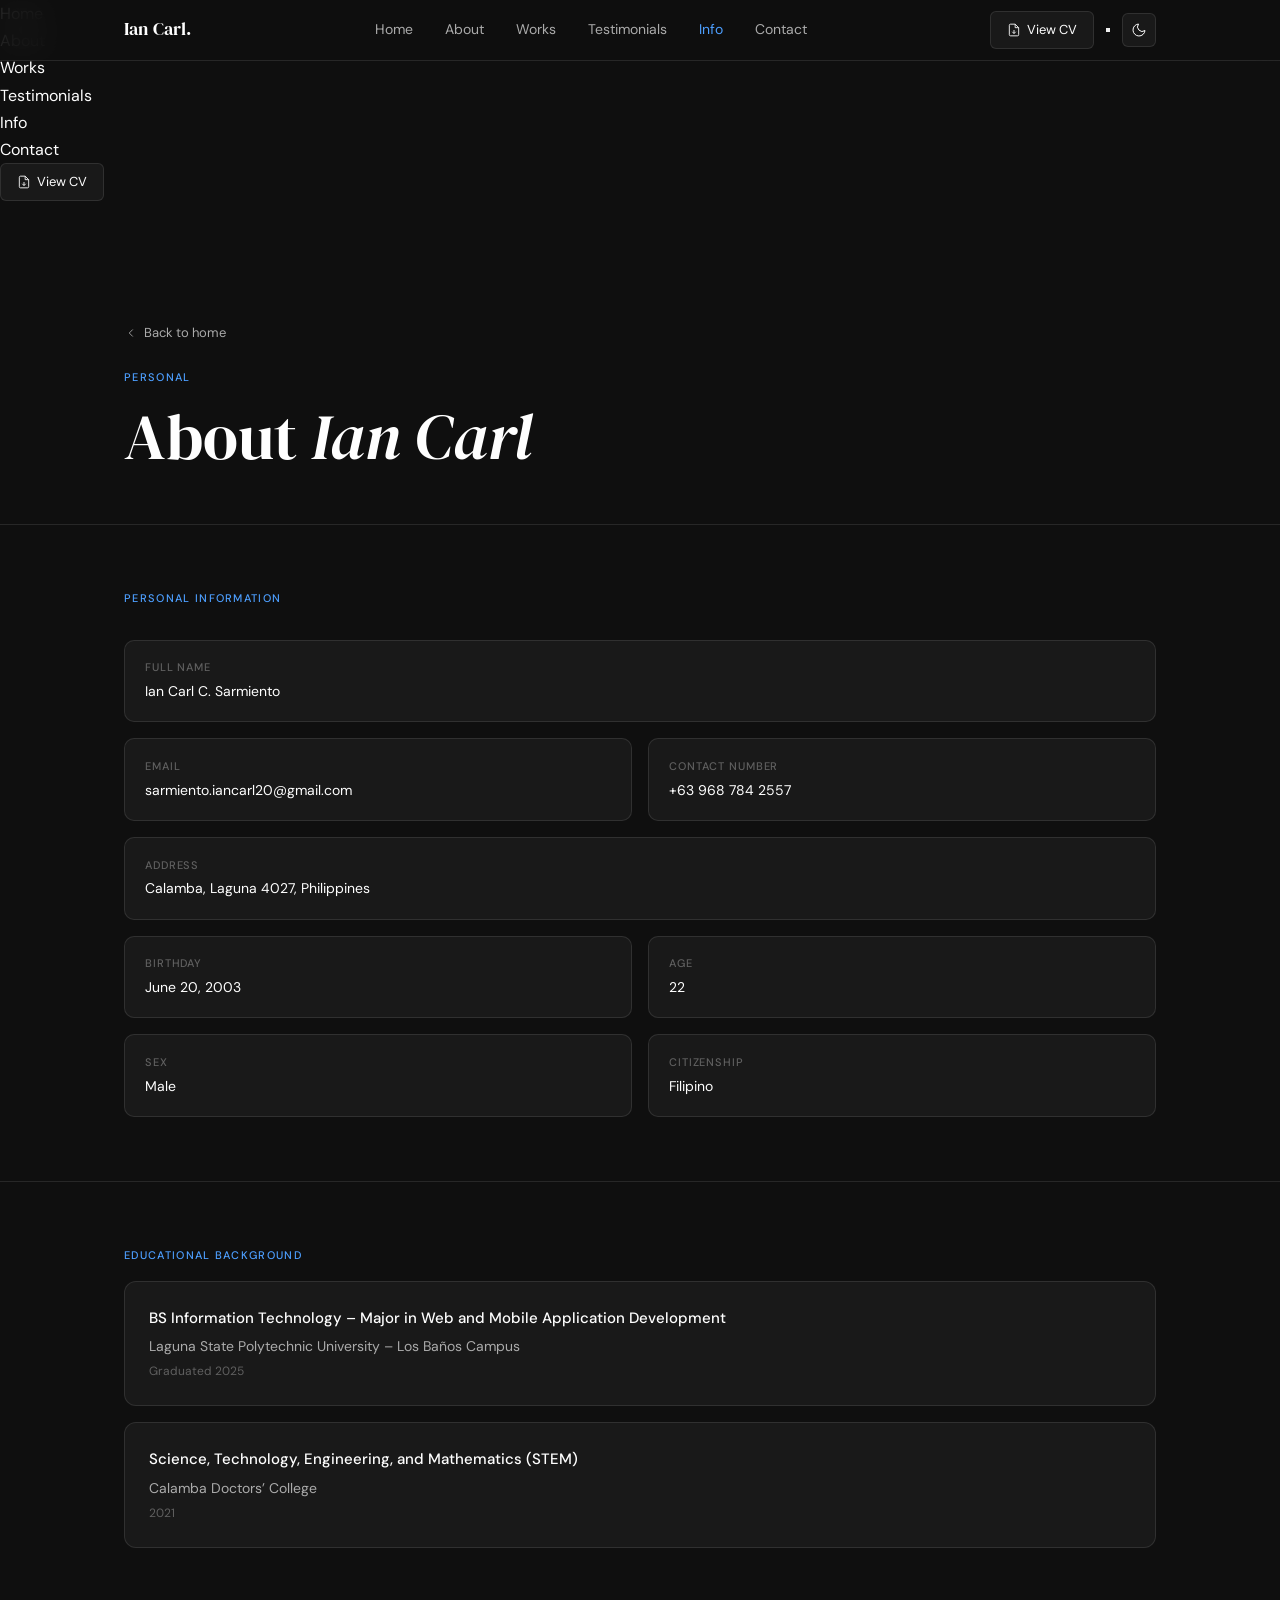
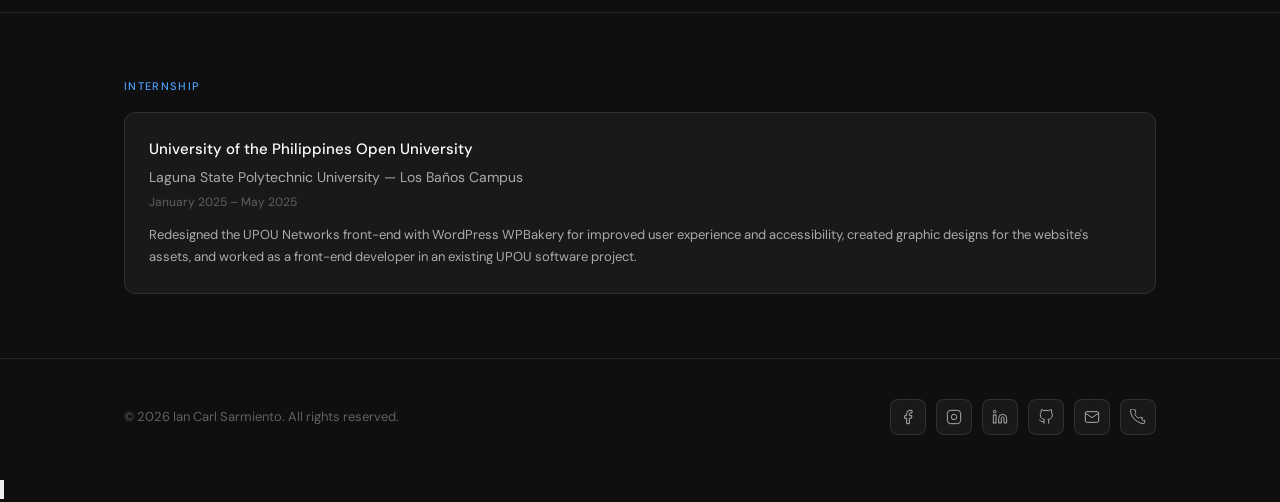
==== commit 343bec5b: "Updated info and things to do list" ====
--- a/info.html
+++ b/info.html
@@ -26,10 +26,8 @@
       <ul class="nav-links">
         <li><a href="index.html">Home</a></li>
         <li><a href="index.html#about">About</a></li>
-        <li><a href="index.html#skills">Skills</a></li>
-        <li><a href="index.html#tools">Tools</a></li>
         <li><a href="works.html">Works</a></li>
-        <li><a href="index.html#workshops">Workshops</a></li>
+        <li><a href="index.html#testimonials">Testimonials</a></li>
         <li><a href="info.html" class="active">Info</a></li>
         <li><a href="index.html#contact">Contact</a></li>
       </ul>
@@ -53,10 +51,8 @@
     <ul>
       <li><a href="index.html">Home</a></li>
       <li><a href="index.html#about">About</a></li>
-      <li><a href="index.html#skills">Skills</a></li>
-      <li><a href="index.html#tools">Tools</a></li>
       <li><a href="works.html">Works</a></li>
-      <li><a href="index.html#workshops">Workshops</a></li>
+      <li><a href="index.html#testimonials">Testimonials</a></li>
       <li><a href="info.html" class="active">Info</a></li>
       <li><a href="index.html#contact">Contact</a></li>
     </ul>
@@ -122,12 +118,12 @@
   <!-- INTERNSHIP -->
   <section class="info-section">
     <div class="container">
-      <div class="fade-up"><p class="section-label">Internship / Work Experience</p></div>
+      <div class="fade-up"><p class="section-label">Internship</p></div>
       <div class="info-edu-card fade-up" style="transition-delay:0.05s">
-        <div class="info-edu-degree">Virtual Marketing Assistant</div>
-        <div class="info-edu-school">Outsourced Doers &mdash; Sydney, Australia</div>
-        <div class="info-edu-year">August 2025 &ndash; Present</div>
-        <p style="font-size:13px; color:var(--text-2); margin-top:0.75rem; line-height:1.7;">Engaged as a Virtual Assistant to support businesses in strengthening their digital presence through social media operations, content execution, and administrative coordination across multiple platforms.</p>
+        <div class="info-edu-degree">University of the Philippines Open University</div>
+        <div class="info-edu-school">Laguna State Polytechnic University &mdash; Los Baños Campus</div>
+        <div class="info-edu-year">January 2025 &ndash; May 2025</div>
+        <p style="font-size:13px; color:var(--text-2); margin-top:0.75rem; line-height:1.7;">Redesigned the UPOU Networks front-end with WordPress WPBakery for improved user experience and accessibility, created graphic designs for the website's assets, and worked as a front-end developer in an existing UPOU software project.</p>
       </div>
     </div>
   </section>
@@ -152,12 +148,17 @@
           <svg viewBox="0 0 24 24"><path d="M4 4h16c1.1 0 2 .9 2 2v12c0 1.1-.9 2-2 2H4c-1.1 0-2-.9-2-2V6c0-1.1.9-2 2-2z"/><polyline points="22,6 12,13 2,6"/></svg>
         </a>
         <a class="social-link" href="tel:+639687842557" aria-label="Phone">
-          <svg viewBox="0 0 24 24"><path d="M22 16.92v3a2 2 0 01-2.18 2 19.79 19.79 0 01-8.63-3.07A19.5 19.5 0 013.07 10.8 19.79 19.79 0 01.84 2.18 2 2 0 012.83 0h3a2 2 0 012 1.72c.127.96.361 1.903.7 2.81a2 2 0 01-.45 2.11L7.09 7.91a16 16 0 006 6l.91-.91a2 2 0 012.11-.45c.907.339 1.85.573 2.81.7A2 2 0 0122 16.92z"/></svg>
+          <svg viewBox="0 0 24 24"><path d="M22 16.92v3a2 2 0 01-2.18 2 19.79 19.79 0 01-8.63-3.07A19.5 19.5 0 013.07 10.8 19.79 19.79 0 01.84 2.18 2 2 0 012.83 0h3a2 2 0 012 1.72c.127.96.361 1.903.7 2.81a2 2 0 01-.45 2.11L7.09 7.91a16 16 0 006 6l.91-.91a2 2 0 012.11-.45c.907.339 1.85.573 2.81.7A2 2 0 0022 16.92z"/></svg>
         </a>
       </div>
     </div>
   </footer>
 
+  <!-- BACK TO TOP -->
+  <button class="back-to-top" id="backToTop" aria-label="Back to top">
+    <svg viewBox="0 0 24 24"><polyline points="18 15 12 9 6 15"/></svg>
+  </button>
+
   <script src="scripts.js"></script>
 </body>
 </html>
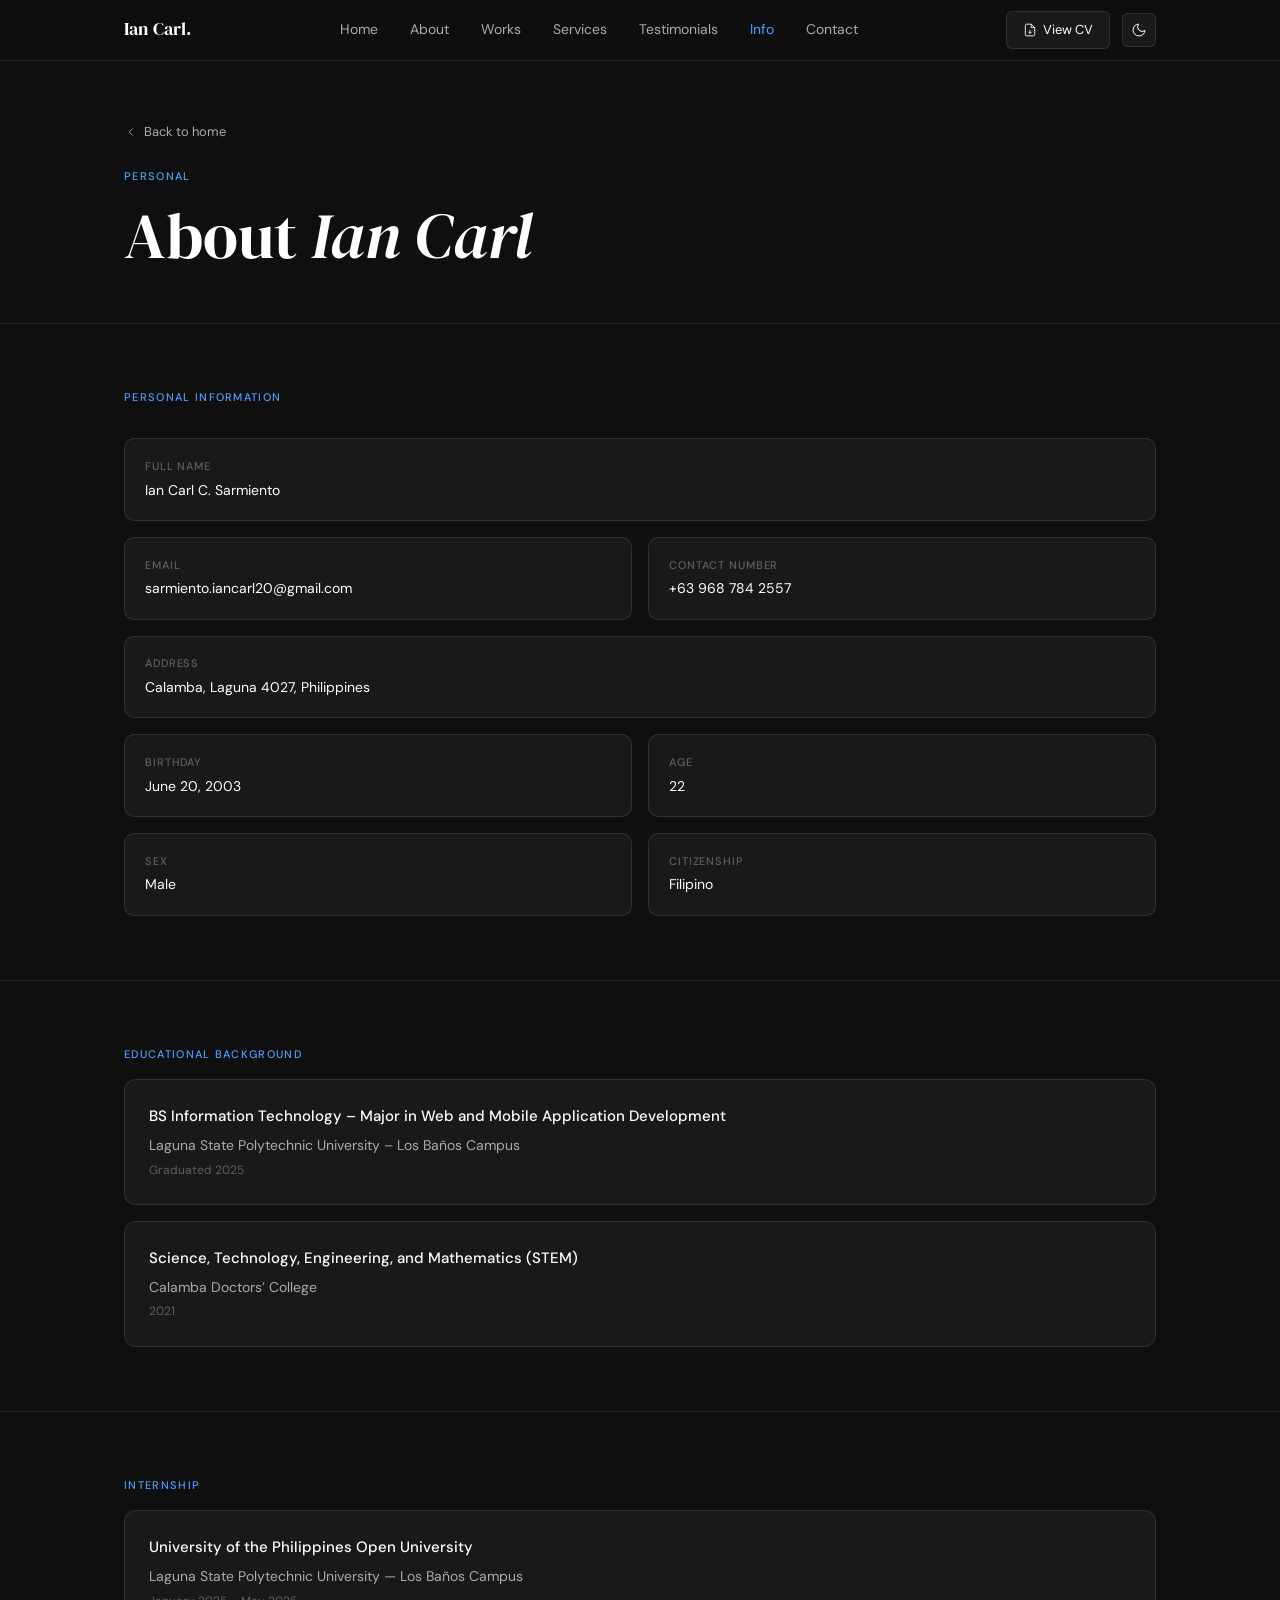
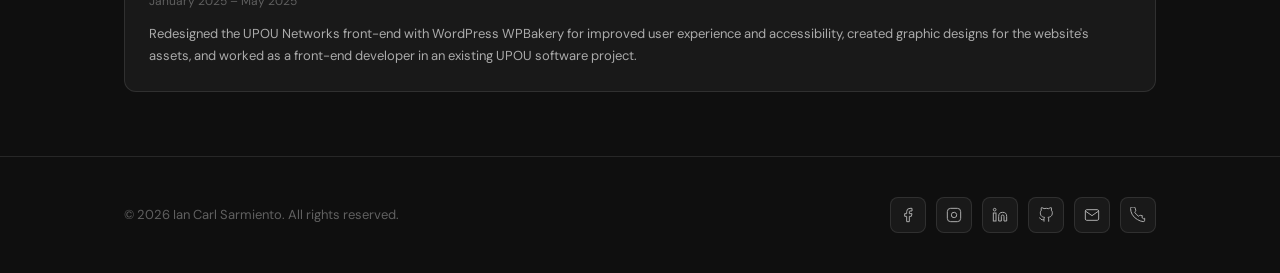
==== commit 1c15a8fe: "Added card thumbnails on works.html" ====
--- a/info.html
+++ b/info.html
@@ -10,10 +10,7 @@
   <link rel="preconnect" href="https://fonts.gstatic.com" crossorigin />
   <link href="https://fonts.googleapis.com/css2?family=DM+Sans:ital,opsz,wght@0,9..40,300;0,9..40,400;0,9..40,500;1,9..40,300&family=DM+Serif+Display:ital@0;1&display=swap" rel="stylesheet" />
 
-  <link rel="icon" type="image/svg+xml" href="data:image/svg+xml,
-  <svg xmlns='http://www.w3.org/2000/svg' viewBox='0 0 64 64'>
-    <path d='M6 16a4 4 0 0 1 4-4h14l6 6h24a4 4 0 0 1 4 4v22a4 4 0 0 1-4 4H10a4 4 0 0 1-4-4V16z' fill='%232d2d2d'/>
-  </svg>">
+  <link rel="icon" type="image/svg+xml" href="data:image/svg+xml,<svg xmlns='http://www.w3.org/2000/svg' viewBox='0 0 64 64'><rect width='64' height='64' rx='14' fill='%230F0F0F'/><path d='M44 18L24 26H18a2 2 0 0 0-2 2v8a2 2 0 0 0 2 2h2l3 10h4l-2-10h1l20 8V18z' fill='%234D9FFF'/><circle cx='46' cy='32' r='3' fill='%234D9FFF' opacity='0.5'/></svg>">
 
   <link rel="stylesheet" href="styles.css" />
 </head>
@@ -27,12 +24,13 @@
         <li><a href="index.html">Home</a></li>
         <li><a href="index.html#about">About</a></li>
         <li><a href="works.html">Works</a></li>
+        <li><a href="services.html">Services</a></li>
         <li><a href="index.html#testimonials">Testimonials</a></li>
         <li><a href="info.html" class="active">Info</a></li>
         <li><a href="index.html#contact">Contact</a></li>
       </ul>
       <div class="nav-right">
-        <a class="btn-cv" href="assets/Sarmiento_Ian_Carl_-_CV.pdf" target="_blank" rel="noopener">
+        <a class="btn-cv" href="assets/pdf/Sarmiento_Ian_Carl_-_CV.pdf" target="_blank" rel="noopener">
           <svg viewBox="0 0 24 24" stroke-width="1.5"><path d="M14 2H6a2 2 0 00-2 2v16a2 2 0 002 2h12a2 2 0 002-2V8z"/><polyline points="14 2 14 8 20 8"/><line x1="12" y1="12" x2="12" y2="18"/><polyline points="9 15 12 18 15 15"/></svg> View CV
         </a>
         <button class="burger" id="burger" aria-label="Toggle menu">
@@ -52,12 +50,13 @@
       <li><a href="index.html">Home</a></li>
       <li><a href="index.html#about">About</a></li>
       <li><a href="works.html">Works</a></li>
+      <li><a href="services.html">Services</a></li>
       <li><a href="index.html#testimonials">Testimonials</a></li>
       <li><a href="info.html" class="active">Info</a></li>
       <li><a href="index.html#contact">Contact</a></li>
     </ul>
     <div class="mobile-menu-bottom">
-      <a class="btn-cv" href="assets/Sarmiento_Ian_Carl_-_CV.pdf" target="_blank" rel="noopener">
+      <a class="btn-cv" href="assets/pdf/Sarmiento_Ian_Carl_-_CV.pdf">
         <svg viewBox="0 0 24 24" stroke-width="1.5"><path d="M14 2H6a2 2 0 00-2 2v16a2 2 0 002 2h12a2 2 0 002-2V8z"/><polyline points="14 2 14 8 20 8"/><line x1="12" y1="12" x2="12" y2="18"/><polyline points="9 15 12 18 15 15"/></svg> View CV
       </a>
     </div>
--- a/styles.css
+++ b/styles.css
@@ -123,11 +123,70 @@
 .theme-toggle svg { width: 16px; height: 16px; stroke: currentColor; fill: none; stroke-width: 1.5; }
 
 /* ===================== HERO (index) ===================== */
+
+@keyframes orb-drift-1 {
+  0%   { transform: translate(0, 0) scale(1); }
+  33%  { transform: translate(40px, -30px) scale(1.08); }
+  66%  { transform: translate(-20px, 20px) scale(0.95); }
+  100% { transform: translate(0, 0) scale(1); }
+}
+@keyframes orb-drift-2 {
+  0%   { transform: translate(0, 0) scale(1); }
+  33%  { transform: translate(-35px, 25px) scale(0.94); }
+  66%  { transform: translate(25px, -20px) scale(1.06); }
+  100% { transform: translate(0, 0) scale(1); }
+}
+@keyframes orb-drift-3 {
+  0%   { transform: translate(0, 0) scale(1); }
+  50%  { transform: translate(20px, 30px) scale(1.04); }
+  100% { transform: translate(0, 0) scale(1); }
+}
+
 #hero {
   min-height: 100svh;
   display: flex; align-items: center;
   padding-top: 80px;
-}
+  position: relative;
+  overflow: hidden;
+}
+
+#hero .hero-orbs {
+  position: absolute;
+  inset: 0;
+  pointer-events: none;
+  z-index: 0;
+  overflow: hidden;
+}
+#hero .hero-orbs span {
+  position: absolute;
+  border-radius: 50%;
+  filter: blur(80px);
+}
+
+/* Orb 1 — neon blue, top-left */
+#hero .hero-orbs span:nth-child(1) {
+  width: 480px; height: 480px;
+  top: -80px; left: -100px;
+  background: radial-gradient(circle, rgba(41,121,255,0.13) 0%, transparent 70%);
+  animation: orb-drift-1 18s ease-in-out infinite;
+}
+/* Orb 2 — lighter blue, bottom-right */
+#hero .hero-orbs span:nth-child(2) {
+  width: 420px; height: 420px;
+  bottom: -60px; right: -80px;
+  background: radial-gradient(circle, rgba(77,159,255,0.10) 0%, transparent 70%);
+  animation: orb-drift-2 22s ease-in-out infinite;
+}
+/* Orb 3 — very faint, center */
+#hero .hero-orbs span:nth-child(3) {
+  width: 300px; height: 300px;
+  top: 40%; left: 40%;
+  background: radial-gradient(circle, rgba(41,121,255,0.06) 0%, transparent 70%);
+  animation: orb-drift-3 26s ease-in-out infinite;
+}
+
+/* Ensure hero content sits above orbs */
+#hero .container { position: relative; z-index: 1; }
 .hero-inner {
   display: grid;
   grid-template-columns: 1fr auto;
@@ -271,7 +330,7 @@
   flex-shrink: 0;
   transition: border-color 0.2s, transform 0.2s;
 }
-.work-card:hover { border-color: var(--accent); transform: translateY(-3px); }
+.work-card:hover { border-color: var(--accent); transform: translateY(0); }
 .work-thumb {
   height: 170px; background: var(--bg-3);
   display: flex; align-items: center; justify-content: center;
@@ -456,11 +515,83 @@
   .works-grid { grid-template-columns: repeat(2, 1fr); }
   .grid-card.featured { grid-column: span 2; }
 }
+/* ===================== BURGER MENU ===================== */
+.burger {
+  display: none;
+  flex-direction: column;
+  justify-content: center;
+  gap: 5px;
+  width: 34px; height: 34px;
+  border-radius: 6px;
+  border: 0.5px solid var(--border);
+  background: var(--bg-2);
+  cursor: pointer;
+  padding: 0 8px;
+  transition: background 0.2s, border-color 0.2s;
+  flex-shrink: 0;
+}
+.burger:hover { background: var(--bg-3); border-color: var(--accent); }
+.burger span {
+  display: block;
+  height: 1.5px;
+  background: var(--text);
+  border-radius: 2px;
+  transition: transform 0.3s ease, opacity 0.3s ease, width 0.3s ease;
+  transform-origin: center;
+}
+.burger.open span:nth-child(1) { transform: translateY(6.5px) rotate(45deg); }
+.burger.open span:nth-child(2) { opacity: 0; transform: scaleX(0); }
+.burger.open span:nth-child(3) { transform: translateY(-6.5px) rotate(-45deg); }
+
+.mobile-menu {
+  display: none;
+  position: fixed;
+  top: 60px; left: 0; right: 0;
+  background: var(--nav-bg);
+  backdrop-filter: blur(14px);
+  -webkit-backdrop-filter: blur(14px);
+  border-bottom: 0.5px solid var(--border);
+  z-index: 99;
+  padding: 0;
+  max-height: 0;
+  overflow: hidden;
+  transition: max-height 0.35s ease, padding 0.35s ease;
+}
+.mobile-menu.open {
+  max-height: 500px;
+  padding: 0.75rem 0 1rem;
+}
+.mobile-menu ul {
+  list-style: none;
+  display: flex;
+  flex-direction: column;
+}
+.mobile-menu ul li a {
+  display: block;
+  padding: 0.7rem 1.5rem;
+  font-size: 15px;
+  color: var(--text-2);
+  transition: color 0.2s, background 0.2s;
+}
+.mobile-menu ul li a:hover,
+.mobile-menu ul li a.active { color: var(--accent); background: var(--accent-dim); }
+.mobile-menu-bottom {
+  display: flex;
+  align-items: center;
+  gap: 10px;
+  padding: 0.75rem 1.5rem 0;
+  border-top: 0.5px solid var(--border);
+  margin-top: 0.5rem;
+}
+
 @media (max-width: 768px) {
   .hero-inner { grid-template-columns: 1fr; }
   .hero-photo-wrap { width: 100%; height: 240px; }
   #about .about-grid { grid-template-columns: 1fr; gap: 2.5rem; }
   .nav-links { display: none; }
+  .nav-right .btn-cv { display: none; }
+  .burger { display: flex; }
+  .mobile-menu { display: block; }
   .works-grid { grid-template-columns: 1fr; }
   .grid-card.featured { grid-column: span 1; }
   .page-header-inner { flex-direction: column; align-items: flex-start; }
@@ -606,4 +737,233 @@
   .info-row.full { grid-column: span 1; }
   .modal-images { grid-template-columns: repeat(2, 1fr); }
   .modal-images .modal-img-wrap:first-child { grid-column: span 2; }
-}+}
+/* ===================== BACK TO TOP ===================== */
+.back-to-top {
+  position: fixed;
+  bottom: 2rem;
+  right: 2rem;
+  z-index: 150;
+  width: 40px;
+  height: 40px;
+  border-radius: 10px;
+  border: 0.5px solid var(--border);
+  background: var(--bg-2);
+  color: var(--text-2);
+  display: flex;
+  align-items: center;
+  justify-content: center;
+  cursor: pointer;
+  opacity: 0;
+  visibility: hidden;
+  transform: translateY(10px);
+  transition: opacity 0.3s ease, transform 0.3s ease, visibility 0.3s ease,
+              background 0.2s, border-color 0.2s, color 0.2s;
+}
+.back-to-top:hover {
+  background: var(--accent-dim);
+  border-color: var(--accent);
+  color: var(--accent-text);
+}
+.back-to-top.visible {
+  opacity: 1;
+  visibility: visible;
+  transform: translateY(0);
+}
+.back-to-top svg {
+  width: 16px;
+  height: 16px;
+  stroke: currentColor;
+  fill: none;
+  stroke-width: 2;
+}
+
+/* ===================== TESTIMONIALS ===================== */
+#testimonials { background: var(--bg-2); }
+.testimonials-grid {
+  display: grid;
+  grid-template-columns: repeat(auto-fit, minmax(280px, 1fr));
+  gap: 1.25rem;
+  margin-top: 3rem;
+}
+.testimonial-card {
+  padding: 1.75rem;
+  background: var(--bg);
+  border-radius: 12px;
+  border: 0.5px solid var(--border);
+  display: flex;
+  flex-direction: column;
+  gap: 1rem;
+  transition: border-color 0.2s, transform 0.2s;
+}
+.testimonial-card:hover { border-color: var(--accent); transform: translateY(-2px); }
+.testimonial-quote {
+  font-family: 'DM Serif Display', serif;
+  font-size: 3rem;
+  line-height: 1;
+  color: var(--accent);
+  opacity: 0.4;
+}
+.testimonial-text {
+  font-size: 14px;
+  color: var(--text-2);
+  line-height: 1.75;
+  flex: 1;
+}
+.testimonial-author {
+  display: flex;
+  align-items: center;
+  gap: 12px;
+  padding-top: 1rem;
+  border-top: 0.5px solid var(--border);
+}
+.testimonial-avatar {
+  width: 38px; height: 38px;
+  border-radius: 50%;
+  background: var(--accent-dim);
+  color: var(--accent-text);
+  font-size: 12px;
+  font-weight: 500;
+  display: flex; align-items: center; justify-content: center;
+  flex-shrink: 0;
+}
+.testimonial-name { font-size: 13px; font-weight: 500; color: var(--text); }
+.testimonial-role { font-size: 11px; color: var(--text-3); margin-top: 2px; }
+/* ===================== CAROUSEL BUTTON CLICK ANIMATION ===================== */
+.carousel-btn:active {
+  transform: scale(0.88);
+  border-color: var(--accent);
+  background: var(--accent-dim);
+  color: var(--accent-text);
+  transition: transform 0.1s ease, background 0.1s, border-color 0.1s;
+}
+/* ===================== SERVICES ===================== */
+#services { background: var(--bg); }
+.services-intro {
+  display: flex;
+  justify-content: space-between;
+  align-items: flex-end;
+  flex-wrap: wrap;
+  gap: 1rem;
+  margin-bottom: 3rem;
+}
+.services-more-link {
+  font-size: 13px;
+  color: var(--accent-text);
+  border-bottom: 0.5px solid var(--accent-dim);
+  padding-bottom: 2px;
+  transition: border-color 0.2s;
+}
+.services-more-link:hover { border-color: var(--accent); }
+.services-grid {
+  display: grid;
+  grid-template-columns: repeat(auto-fit, minmax(280px, 1fr));
+  gap: 1.25rem;
+}
+.service-card {
+  padding: 1.75rem;
+  background: var(--bg-2);
+  border-radius: 12px;
+  border: 0.5px solid var(--border);
+  display: flex;
+  flex-direction: column;
+  gap: 0.75rem;
+  transition: border-color 0.2s, transform 0.2s;
+}
+.service-card:hover { border-color: var(--accent); transform: translateY(-2px); }
+.service-icon {
+  width: 38px; height: 38px;
+  border-radius: 10px;
+  background: var(--accent-dim);
+  display: flex; align-items: center; justify-content: center;
+  flex-shrink: 0;
+}
+.service-icon svg { width: 18px; height: 18px; stroke: var(--accent); fill: none; stroke-width: 1.5; }
+.service-title { font-weight: 500; font-size: 15px; color: var(--text); margin-top: 0.25rem; }
+.service-desc { font-size: 13px; color: var(--text-2); line-height: 1.65; flex: 1; }
+.service-cta {
+  display: inline-flex;
+  align-items: center;
+  font-size: 13px;
+  color: var(--accent-text);
+  font-weight: 500;
+  margin-top: 0.5rem;
+  border-bottom: 0.5px solid var(--accent-dim);
+  padding-bottom: 2px;
+  width: fit-content;
+  transition: border-color 0.2s;
+}
+.service-cta:hover { border-color: var(--accent); }
+
+/* SERVICES PAGE */
+.services-page-section { padding: 3rem 0 6rem; }
+.services-page-grid {
+  display: grid;
+  grid-template-columns: repeat(auto-fit, minmax(320px, 1fr));
+  gap: 1.5rem;
+  margin-top: 3rem;
+}
+.service-page-card {
+  padding: 2rem;
+  background: var(--bg-2);
+  border-radius: 14px;
+  border: 0.5px solid var(--border);
+  display: flex;
+  flex-direction: column;
+  gap: 1rem;
+  transition: border-color 0.2s, transform 0.2s;
+}
+.service-page-card:hover { border-color: var(--accent); transform: translateY(-2px); }
+.service-page-icon {
+  width: 44px; height: 44px;
+  border-radius: 12px;
+  background: var(--accent-dim);
+  display: flex; align-items: center; justify-content: center;
+}
+.service-page-icon svg { width: 20px; height: 20px; stroke: var(--accent); fill: none; stroke-width: 1.5; }
+.service-page-title { font-weight: 500; font-size: 17px; color: var(--text); }
+.service-page-desc { font-size: 14px; color: var(--text-2); line-height: 1.75; flex: 1; }
+.service-page-includes {
+  display: flex;
+  flex-direction: column;
+  gap: 6px;
+  padding: 1rem 0;
+  border-top: 0.5px solid var(--border);
+  border-bottom: 0.5px solid var(--border);
+}
+.service-page-includes span {
+  font-size: 13px;
+  color: var(--text-2);
+  display: flex;
+  align-items: center;
+  gap: 8px;
+}
+.service-page-includes span::before {
+  content: '';
+  width: 5px; height: 5px;
+  border-radius: 50%;
+  background: var(--accent);
+  flex-shrink: 0;
+  opacity: 0.7;
+}
+.service-page-footer {
+  display: flex;
+  align-items: center;
+  justify-content: space-between;
+  flex-wrap: wrap;
+  gap: 0.75rem;
+}
+.service-page-cta {
+  display: inline-flex;
+  align-items: center;
+  gap: 8px;
+  padding: 10px 22px;
+  background: var(--btn-bg);
+  color: var(--btn-text);
+  border-radius: 8px;
+  font-size: 13px;
+  font-weight: 500;
+  transition: opacity 0.2s, transform 0.2s;
+}
+.service-page-cta:hover { opacity: 0.85; transform: translateY(-1px); }
+.service-page-cta svg { width: 14px; height: 14px; stroke: currentColor; fill: none; }
